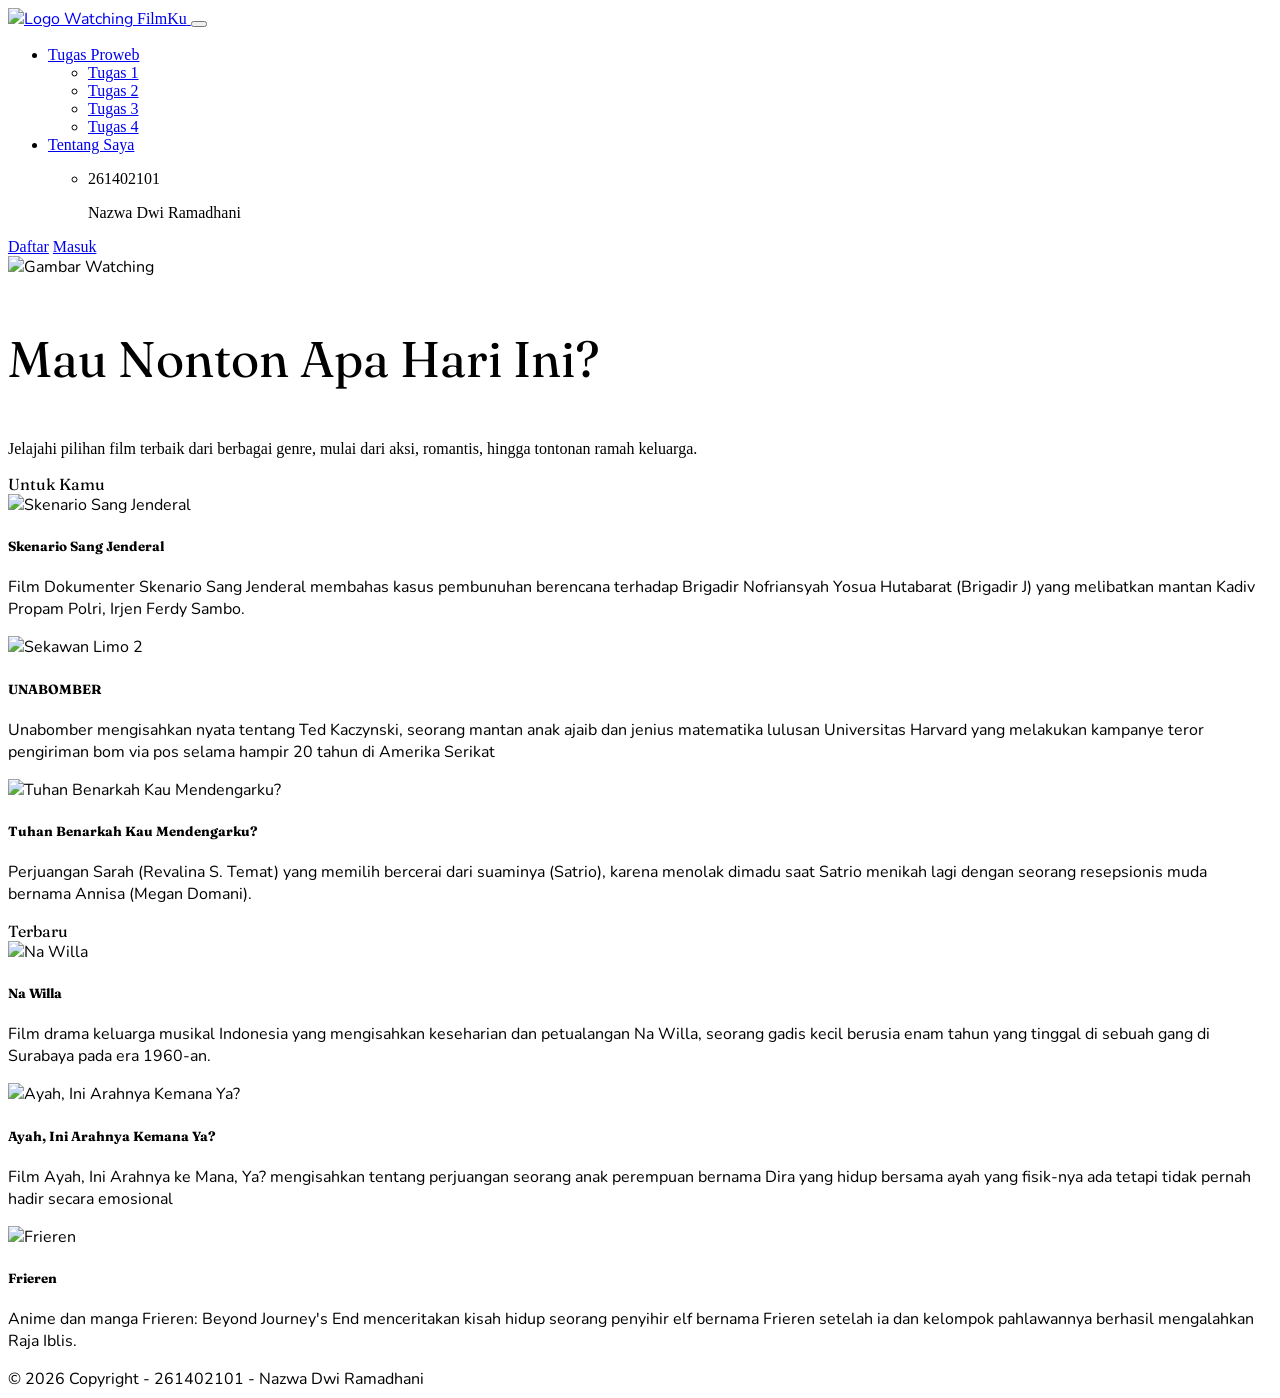
==== index.html @ fe299cf3 "Update index.html" ====
<!DOCTYPE html>
<html lang="en">

<head>
    <meta charset="UTF-8">
    <meta name="viewport" content="width=device-width, initial-scale=1.0">
    <title>Tugas 4 - 261402101 | FilmKu</title>
    <link rel="stylesheet" href="/css/bootstrap.css">
    <style>
        @import url('https://fonts.googleapis.com/css2?family=Google+Sans:ital,opsz,wght@0,17..18,400..700;1,17..18,400..700&family=Nunito:ital,wght@0,200..1000;1,200..1000&display=swap');
        @import url('https://fonts.googleapis.com/css2?family=Fraunces:ital,opsz,wght@0,9..144,100..900;1,9..144,100..900&display=swap');

        body {
            font-family: Nunito;
        }

        .brand-name {
            font-family: Google Sans;
        }

        .judul {
            font-family: Fraunces;
            font-size: 50px;
        }

        .judul-card {
            font-family: Fraunces;
        }
    </style>
</head>

<body>
    <!-- navbar -->
    <div class="container">
        <nav class="navbar navbar-expand-lg bg-white fixed-top">
            <div class="container-fluid">
                <!-- Logo dan Nama Brand -->
                <a class="navbar-brand p-0 ms-2 d-flex align-items-center" href="#">
                    <img src="/multimedia/logo-watching.png" alt="Logo Watching" height="40" class="p-0">
                    <span class="h2 p-0 m-0 brand-name d-none d-md-block">FilmKu</span>
                </a>
                <!-- button toogle collapse -->
                <button class="navbar-toggler" type="button" data-bs-toggle="collapse"
                    data-bs-target="#navbarSupportedContent" aria-controls="navbarSupportedContent"
                    aria-expanded="false" aria-label="Toggle navigation">
                    <span class="navbar-toggler-icon"></span>
                </button>
                <!-- sub sub nav -->
                <div class="collapse navbar-collapse brand-name" id="navbarSupportedContent">
                    <ul class="navbar-nav ms-auto mb-2 mb-lg-0">
                        <!-- tugas proweb -->
                        <li class="nav-item dropdown">
                            <a class="nav-link dropdown-toggle text-dark brand-name fw-medium" href="#" role="button"
                                data-bs-toggle="dropdown" aria-expanded="false">
                                Tugas Proweb
                            </a>
                            <ul class="dropdown-menu">
                                <li>
                                    <a class="dropdown-item"
                                        href="/tugas/tugas1_pertemuan2/Mie_Ayam_Review/beranda.html">Tugas 1</a>
                                </li>
                                <li>
                                    <a class="dropdown-item"
                                        href="/tugas/tugas2_pertemuan4/tugas2.html">Tugas
                                        2</a>
                                </li>
                                <li>
                                    <a class="dropdown-item"
                                        href="/tugas/tugas3_pertemuan5/tugas3.html">Tugas
                                        3</a>
                                </li>
                                <li>
                                    <a class="dropdown-item"
                                        href="/tugas/tugas4_pertemuan6/index.html">Tugas
                                        4</a>
                                </li>
                            </ul>
                        </li>
                        <!-- dropdown identitas -->
                        <li class="nav-item dropdown me-3">
                            <a class="nav-link dropdown-toggle text-dark brand-name fw-medium" href="#" role="button"
                                data-bs-toggle="dropdown" aria-expanded="false">
                                Tentang Saya
                            </a>
                            <ul class="dropdown-menu">
                                <li>
                                    <p class="text-center m-0">261402101</p>
                                    <p class="text-center m-0">Nazwa Dwi Ramadhani</p>
                                </li>
                            </ul>
                        </li>
                    </ul>
                    <div class="d-flex justify-content-between">
                        <a href="#" class="btn btn-outline-success rounded-3">Daftar</a>
                        <a href="#" class="btn btn-primary rounded-3 ms-2">Masuk</a>
                    </div>
                </div>
            </div>
        </nav>
    </div>

    <!-- full content -->
    <section>
        <div class="container mt-4 mb-5 pt-4">
            <div class="row align-items-center my-4">
                <div class="col-8 d-none d-md-block d-lg-block d-xl-block">
                    <img src="/multimedia/img-watching.jpg" alt="Gambar Watching" class="img-fluid">
                </div>
                <div class="col-4">
                    <p class="judul fw-medium">Mau Nonton Apa Hari Ini?</p>
                    <p class="brand-name mt-3 mb-4">
                        Jelajahi pilihan film terbaik dari berbagai genre, mulai dari aksi, romantis, hingga tontonan
                        ramah
                        keluarga.
                    </p>
                </div>
            </div>

            <div class="row mt-5 mb-3 fs-1 bg-body-tertiary judul-card">
                <span class="ms-1">Untuk Kamu</span>
            </div>

            <div class="row row-cols-1 row-cols-md-3 g-4">
                <!-- Skenario Sang Jenderal -->
                <div class="col">
                    <div class="card">
                        <img src="https://occ-0-6707-64.1.nflxso.net/dnm/api/v6/0Qzqdxw-HG1AiOKLWWPsFOUDA2E/AAAABQoUqgg1dzVgeNxetCUqxVsIQkv7aOaO1j5iRJ8LcCvE2uLv9OlRaquJjVKY_HsMp-Fn3NPVAom3ar3jjc_6MnaW4jZ-eslCbbKC_Faux_B-oTokSRl8ka2IQZRul9dqA59VyhS3llFm7FBYCA.jpg?r=a24"
                            class="card-img-top" alt="Skenario Sang Jenderal">
                        <div class="card-body">
                            <h5 class="card-title judul-card fw-medium">Skenario Sang Jenderal</h5>
                            <p class="card-text">Film Dokumenter Skenario Sang Jenderal membahas kasus pembunuhan
                                berencana terhadap
                                Brigadir Nofriansyah Yosua Hutabarat (Brigadir J) yang melibatkan mantan Kadiv
                                Propam
                                Polri, Irjen Ferdy Sambo.</p>
                        </div>
                    </div>
                </div>

                <!-- UNABOMBER -->
                <div class="col">
                    <div class="card">
                        <img src="https://occ-0-6707-64.1.nflxso.net/dnm/api/v6/0Qzqdxw-HG1AiOKLWWPsFOUDA2E/AAAABQ-HIJi-MesSuGeQoIkxunjHR8JI_BMfclEebMksANjvExo5WVKxnttfIWtGV1Dx-SK4yRkriLkZtciIOhdOhmiCbqBT9JRsqg6RK6I5blZjqgjflq-hmmcm0pkZjMLnpyVF23j55tQtS24s.jpg?r=00e"
                            class="card-img-top" alt="Sekawan Limo 2">
                        <div class="card-body">
                            <h5 class="card-title judul-card fw-medium">UNABOMBER</h5>
                            <p class="card-text">Unabomber mengisahkan nyata tentang Ted Kaczynski, seorang mantan anak ajaib dan
                                jenius matematika lulusan Universitas Harvard yang melakukan kampanye teror pengiriman bom
                                via pos selama hampir 20 tahun di Amerika Serikat</p>
                        </div>
                    </div>
                </div>

                <!-- Tuhan, Benarkah Kau Mendengarku? -->
                <div class="col">
                    <div class="card">
                        <img src="https://occ-0-6707-64.1.nflxso.net/dnm/api/v6/0Qzqdxw-HG1AiOKLWWPsFOUDA2E/AAAABZsEVPOAthgSVb9Y2A3K58LkF4eYVRE2Vaykfw6deDB_ygvpcuydU-_k5us5lBg2vOkB3_p_6TM2Eu4O-f6zA1ICxXwOYtf2wRvXCLyDFGm9ZIb_USfKWVkb5FaxH4kWclBtEY8T1B4BrrEySw.webp?r=e54"
                            class="card-img-top" alt="Tuhan Benarkah Kau Mendengarku?">
                        <div class="card-body">
                            <h5 class="card-title judul-card fw-medium">Tuhan Benarkah Kau Mendengarku?</h5>
                            <p class="card-text">Perjuangan Sarah (Revalina S. Temat) yang memilih bercerai dari
                                suaminya (Satrio), karena menolak dimadu saat Satrio menikah lagi
                                dengan seorang resepsionis muda bernama Annisa (Megan Domani).</p>
                        </div>
                    </div>
                </div>
            </div>

            <div class="row mt-5 mb-3 fs-1 bg-body-tertiary judul-card">
                <span class="ms-1">Terbaru</span>
            </div>

            <div class="row row-cols-1 row-cols-md-3 g-4">
                <!-- Na Willa -->
                <div class="col">
                    <div class="card">
                        <img src="https://occ-0-6707-64.1.nflxso.net/dnm/api/v6/0Qzqdxw-HG1AiOKLWWPsFOUDA2E/AAAABXhnjtq87DdVz7V5QgQ2XFoUkCWcugQsGAP2UgdbUIwf3OzZy7ZvPEHs_QwhFtk79grOuoYP4wN5exAPD7eUaUW2D5R6w-ayKAwS.webp?r=506"
                            class="card-img-top" alt="Na Willa">
                        <div class="card-body">
                            <h5 class="card-title judul-card fw-medium">Na Willa</h5>
                            <p class="card-text">Film drama keluarga musikal Indonesia yang
                                mengisahkan keseharian dan petualangan Na Willa, seorang gadis kecil berusia
                                enam tahun yang tinggal di sebuah gang di Surabaya pada era 1960-an.</p>
                        </div>
                    </div>
                </div>

                <!-- Ayah, Ini Arahnya Kemana Ya? -->
                <div class="col">
                    <div class="card">
                        <img src="https://occ-0-6707-64.1.nflxso.net/dnm/api/v6/0Qzqdxw-HG1AiOKLWWPsFOUDA2E/AAAABR6xH0p9DCvMs0S1UsRl9avovCo2UUYaMcjXMaUpcMEQueDFI6dn3XEStHsprmFzqdERMGjPTHS0ef4YTY2x0poUg4rwIyMb-tlM.webp?r=c03"
                            class="card-img-top" alt="Ayah, Ini Arahnya Kemana Ya?">
                        <div class="card-body">
                            <h5 class="card-title judul-card fw-medium">Ayah, Ini Arahnya Kemana Ya?</h5>
                            <p class="card-text">Film Ayah, Ini Arahnya ke Mana, Ya? mengisahkan tentang perjuangan
                                seorang anak perempuan bernama Dira yang hidup bersama ayah yang fisik-nya ada
                                tetapi tidak pernah hadir secara emosional</p>
                        </div>
                    </div>
                </div>

                <!-- Frieren -->
                <div class="col">
                    <div class="card">
                        <img src="https://occ-0-6707-64.1.nflxso.net/dnm/api/v6/0Qzqdxw-HG1AiOKLWWPsFOUDA2E/AAAABWqWwQT4OyGBnLLv17cMKtgDG2jce7qzYQT7b_Pn0HaLJETP_o8IcLA_3MR9xGqYyb4H0XnjCF2LNZwRrGEyUtM4ORQsNG-e_Ko.webp?r=ad2"
                            class="card-img-top" alt="Frieren">
                        <div class="card-body">
                            <h5 class="card-title judul-card fw-medium">Frieren</h5>
                            <p class="card-text">Anime dan manga Frieren: Beyond Journey's End menceritakan kisah
                                hidup seorang penyihir elf bernama Frieren setelah ia dan kelompok pahlawannya
                                berhasil mengalahkan Raja Iblis.</p>
                        </div>
                    </div>
                </div>
            </div>
        </div>
    </section>

    <footer class="bg-body-tertiary text-center text-lg-start">
        <div class="text-center p-3">
            &copy 2026 Copyright - 261402101 - Nazwa Dwi Ramadhani
        </div>
    </footer>

    <script src="/js/bootstrap.bundle.js"></script>
</body>

</html>
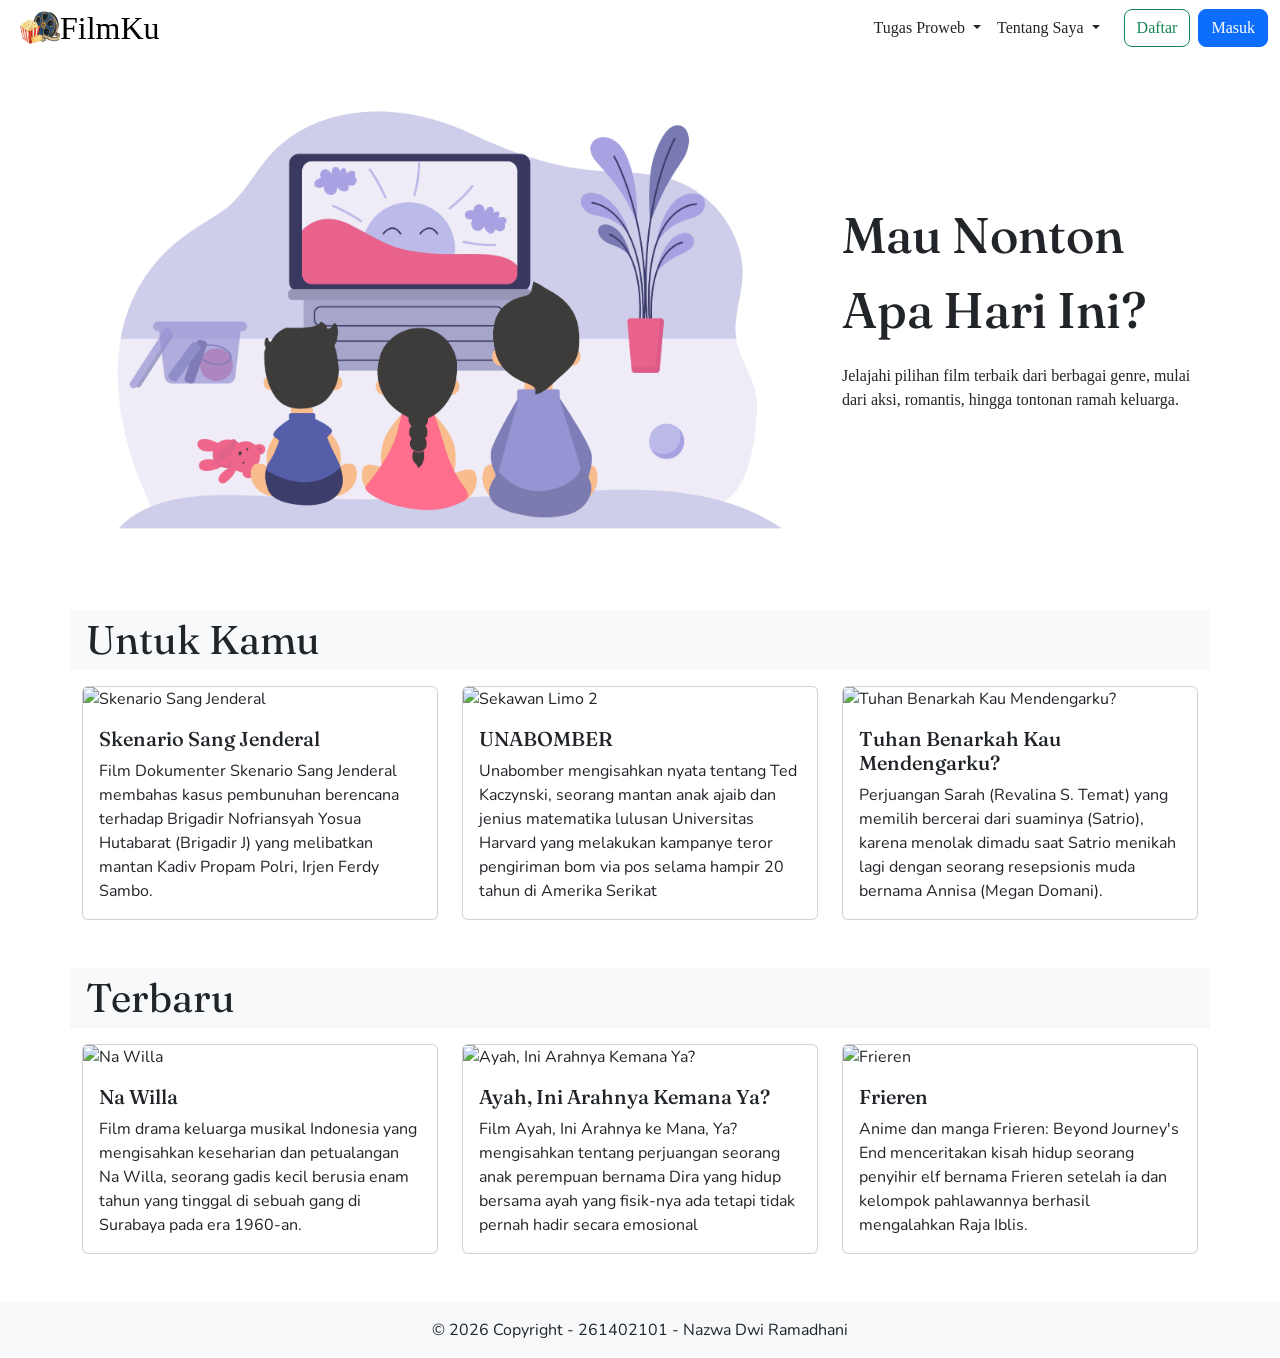
==== commit 2c200207: "Update index.html" ====
--- a/index.html
+++ b/index.html
@@ -5,7 +5,7 @@
     <meta charset="UTF-8">
     <meta name="viewport" content="width=device-width, initial-scale=1.0">
     <title>Tugas 4 - 261402101 | FilmKu</title>
-    <link rel="stylesheet" href="/css/bootstrap.css">
+    <link rel="stylesheet" href="bootstrap.css">
     <style>
         @import url('https://fonts.googleapis.com/css2?family=Google+Sans:ital,opsz,wght@0,17..18,400..700;1,17..18,400..700&family=Nunito:ital,wght@0,200..1000;1,200..1000&display=swap');
         @import url('https://fonts.googleapis.com/css2?family=Fraunces:ital,opsz,wght@0,9..144,100..900;1,9..144,100..900&display=swap');
@@ -222,7 +222,7 @@
         </div>
     </footer>
 
-    <script src="/js/bootstrap.bundle.js"></script>
+    <script src="bootstrap.bundle.js"></script>
 </body>
 
 </html>
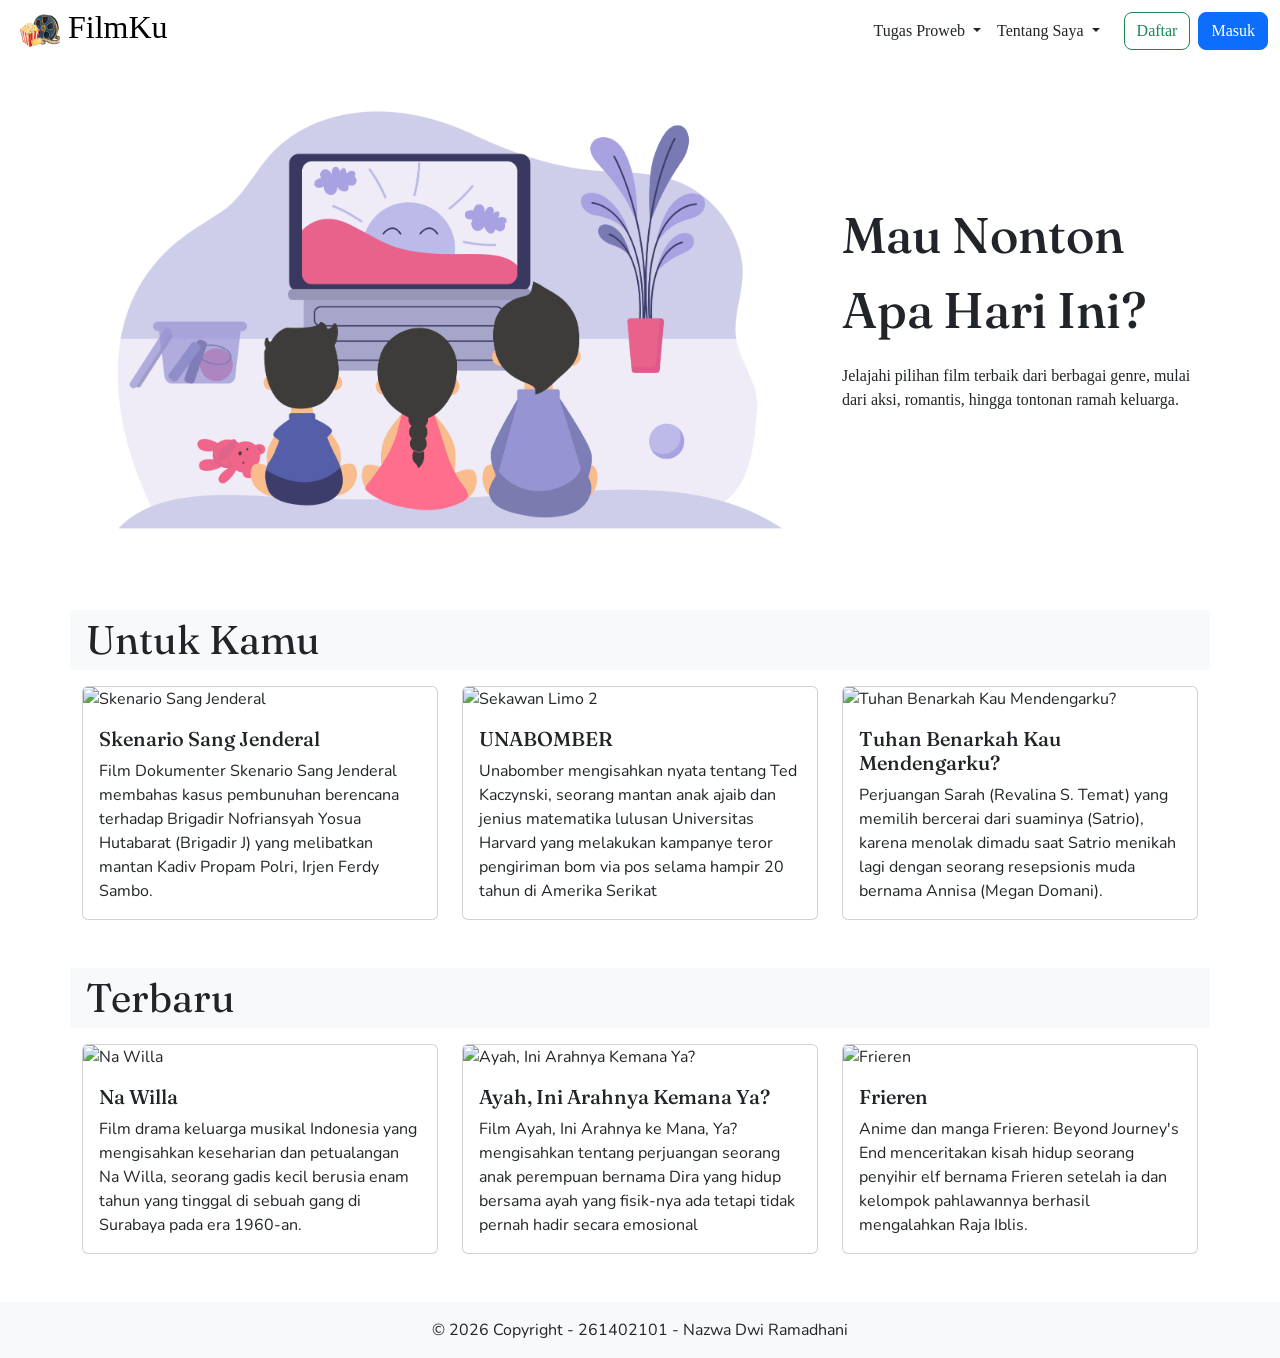
==== commit e48ac73f: "Update index.html" ====
--- a/index.html
+++ b/index.html
@@ -36,8 +36,8 @@
             <div class="container-fluid">
                 <!-- Logo dan Nama Brand -->
                 <a class="navbar-brand p-0 ms-2 d-flex align-items-center" href="#">
-                    <img src="/multimedia/logo-watching.png" alt="Logo Watching" height="40" class="p-0">
-                    <span class="h2 p-0 m-0 brand-name d-none d-md-block">FilmKu</span>
+                    <img src="multimedia/logo-watching.png" alt="Logo Watching" height="40" class="p-0">
+                    <span class="h2 p-0 ms-2 brand-name d-none d-md-block">FilmKu</span>
                 </a>
                 <!-- button toogle collapse -->
                 <button class="navbar-toggler" type="button" data-bs-toggle="collapse"
@@ -104,9 +104,9 @@
         <div class="container mt-4 mb-5 pt-4">
             <div class="row align-items-center my-4">
                 <div class="col-8 d-none d-md-block d-lg-block d-xl-block">
-                    <img src="/multimedia/img-watching.jpg" alt="Gambar Watching" class="img-fluid">
-                </div>
-                <div class="col-4">
+                    <img src="multimedia/img-watching.jpg" alt="Gambar Watching" class="img-fluid">
+                </div>
+                <div class="col">
                     <p class="judul fw-medium">Mau Nonton Apa Hari Ini?</p>
                     <p class="brand-name mt-3 mb-4">
                         Jelajahi pilihan film terbaik dari berbagai genre, mulai dari aksi, romantis, hingga tontonan
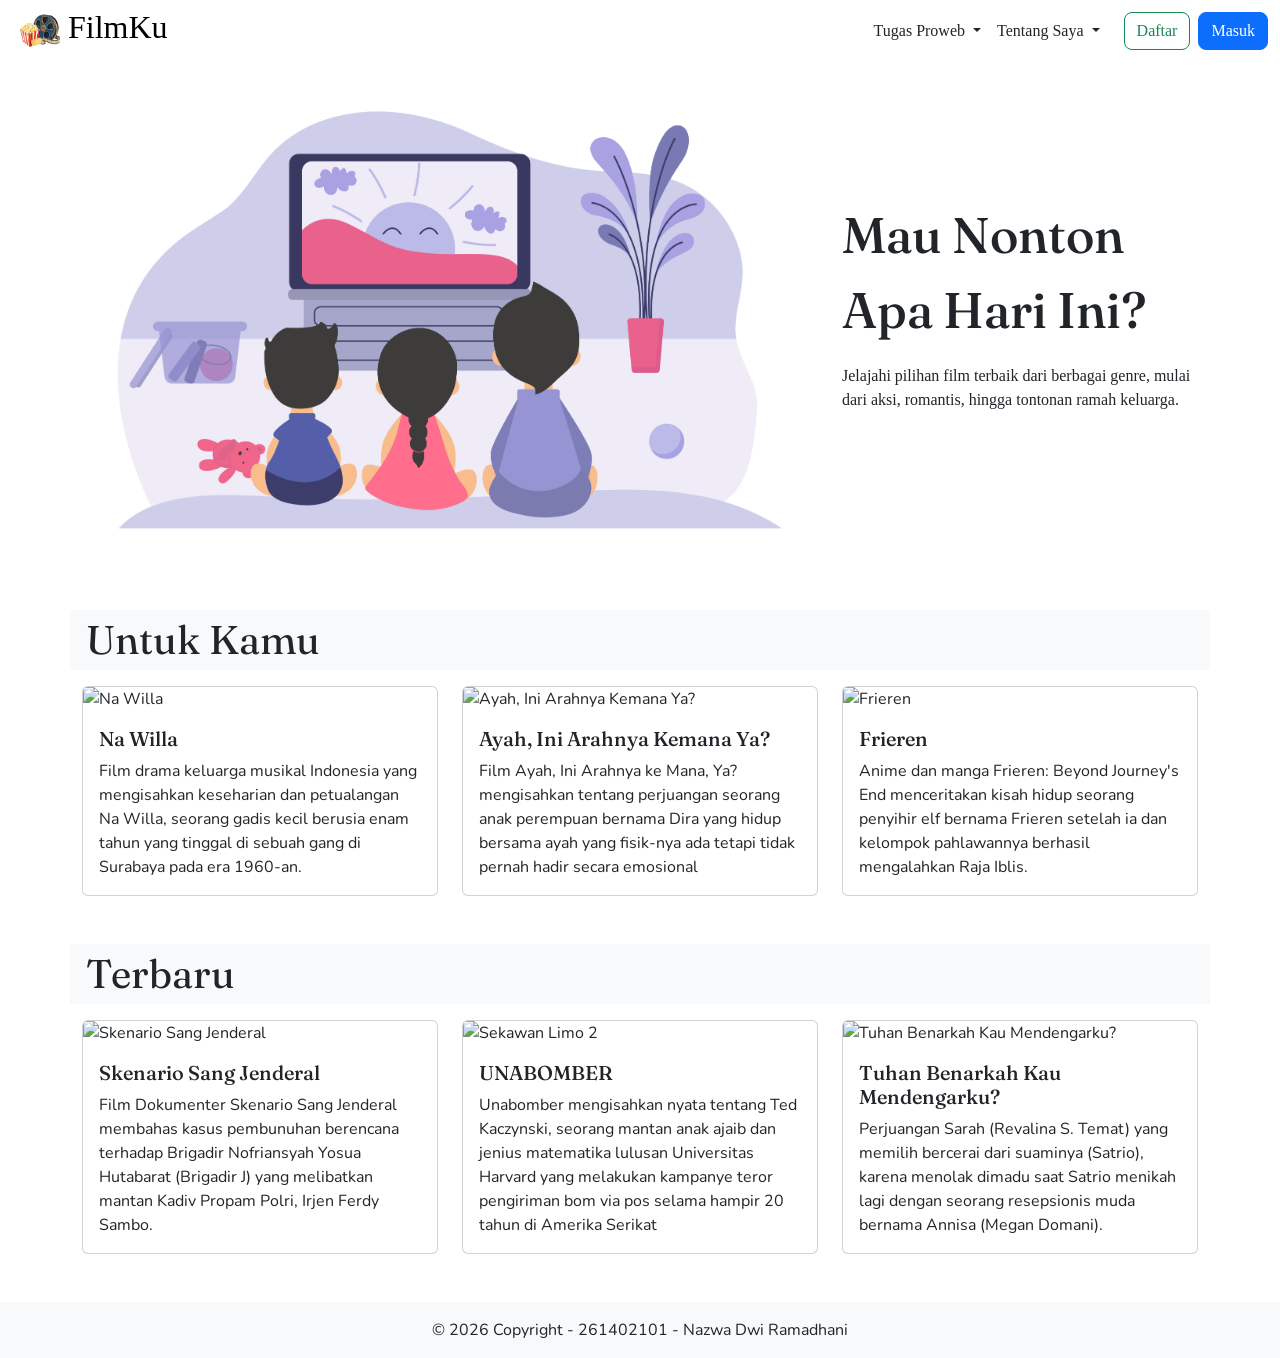
==== commit 59a44431: "Update index.html" ====
--- a/index.html
+++ b/index.html
@@ -37,7 +37,7 @@
                 <!-- Logo dan Nama Brand -->
                 <a class="navbar-brand p-0 ms-2 d-flex align-items-center" href="#">
                     <img src="multimedia/logo-watching.png" alt="Logo Watching" height="40" class="p-0">
-                    <span class="h2 p-0 ms-2 brand-name d-none d-md-block">FilmKu</span>
+                    <span class="h2 p-0 ms-2 brand-name d-none d-sm-block d-md-block">FilmKu</span>
                 </a>
                 <!-- button toogle collapse -->
                 <button class="navbar-toggler" type="button" data-bs-toggle="collapse"
@@ -90,7 +90,7 @@
                             </ul>
                         </li>
                     </ul>
-                    <div class="d-flex justify-content-between">
+                    <div class="d-flex">
                         <a href="#" class="btn btn-outline-success rounded-3">Daftar</a>
                         <a href="#" class="btn btn-primary rounded-3 ms-2">Masuk</a>
                     </div>
@@ -121,6 +121,54 @@
             </div>
 
             <div class="row row-cols-1 row-cols-md-3 g-4">
+                <!-- Na Willa -->
+                <div class="col">
+                    <div class="card">
+                        <img src="https://occ-0-6707-64.1.nflxso.net/dnm/api/v6/0Qzqdxw-HG1AiOKLWWPsFOUDA2E/AAAABXhnjtq87DdVz7V5QgQ2XFoUkCWcugQsGAP2UgdbUIwf3OzZy7ZvPEHs_QwhFtk79grOuoYP4wN5exAPD7eUaUW2D5R6w-ayKAwS.webp?r=506"
+                            class="card-img-top" alt="Na Willa">
+                        <div class="card-body">
+                            <h5 class="card-title judul-card fw-medium">Na Willa</h5>
+                            <p class="card-text">Film drama keluarga musikal Indonesia yang
+                                mengisahkan keseharian dan petualangan Na Willa, seorang gadis kecil berusia
+                                enam tahun yang tinggal di sebuah gang di Surabaya pada era 1960-an.</p>
+                        </div>
+                    </div>
+                </div>
+
+                <!-- Ayah, Ini Arahnya Kemana Ya? -->
+                <div class="col">
+                    <div class="card">
+                        <img src="https://occ-0-6707-64.1.nflxso.net/dnm/api/v6/0Qzqdxw-HG1AiOKLWWPsFOUDA2E/AAAABR6xH0p9DCvMs0S1UsRl9avovCo2UUYaMcjXMaUpcMEQueDFI6dn3XEStHsprmFzqdERMGjPTHS0ef4YTY2x0poUg4rwIyMb-tlM.webp?r=c03"
+                            class="card-img-top" alt="Ayah, Ini Arahnya Kemana Ya?">
+                        <div class="card-body">
+                            <h5 class="card-title judul-card fw-medium">Ayah, Ini Arahnya Kemana Ya?</h5>
+                            <p class="card-text">Film Ayah, Ini Arahnya ke Mana, Ya? mengisahkan tentang perjuangan
+                                seorang anak perempuan bernama Dira yang hidup bersama ayah yang fisik-nya ada
+                                tetapi tidak pernah hadir secara emosional</p>
+                        </div>
+                    </div>
+                </div>
+
+                <!-- Frieren -->
+                <div class="col">
+                    <div class="card">
+                        <img src="https://occ-0-6707-64.1.nflxso.net/dnm/api/v6/0Qzqdxw-HG1AiOKLWWPsFOUDA2E/AAAABWqWwQT4OyGBnLLv17cMKtgDG2jce7qzYQT7b_Pn0HaLJETP_o8IcLA_3MR9xGqYyb4H0XnjCF2LNZwRrGEyUtM4ORQsNG-e_Ko.webp?r=ad2"
+                            class="card-img-top" alt="Frieren">
+                        <div class="card-body">
+                            <h5 class="card-title judul-card fw-medium">Frieren</h5>
+                            <p class="card-text">Anime dan manga Frieren: Beyond Journey's End menceritakan kisah
+                                hidup seorang penyihir elf bernama Frieren setelah ia dan kelompok pahlawannya
+                                berhasil mengalahkan Raja Iblis.</p>
+                        </div>
+                    </div>
+                </div>
+            </div>
+
+            <div class="row mt-5 mb-3 fs-1 bg-body-tertiary judul-card">
+                <span class="ms-1">Terbaru</span>
+            </div>
+
+            <div class="row row-cols-1 row-cols-md-3 g-4">
                 <!-- Skenario Sang Jenderal -->
                 <div class="col">
                     <div class="card">
@@ -165,54 +213,6 @@
                     </div>
                 </div>
             </div>
-
-            <div class="row mt-5 mb-3 fs-1 bg-body-tertiary judul-card">
-                <span class="ms-1">Terbaru</span>
-            </div>
-
-            <div class="row row-cols-1 row-cols-md-3 g-4">
-                <!-- Na Willa -->
-                <div class="col">
-                    <div class="card">
-                        <img src="https://occ-0-6707-64.1.nflxso.net/dnm/api/v6/0Qzqdxw-HG1AiOKLWWPsFOUDA2E/AAAABXhnjtq87DdVz7V5QgQ2XFoUkCWcugQsGAP2UgdbUIwf3OzZy7ZvPEHs_QwhFtk79grOuoYP4wN5exAPD7eUaUW2D5R6w-ayKAwS.webp?r=506"
-                            class="card-img-top" alt="Na Willa">
-                        <div class="card-body">
-                            <h5 class="card-title judul-card fw-medium">Na Willa</h5>
-                            <p class="card-text">Film drama keluarga musikal Indonesia yang
-                                mengisahkan keseharian dan petualangan Na Willa, seorang gadis kecil berusia
-                                enam tahun yang tinggal di sebuah gang di Surabaya pada era 1960-an.</p>
-                        </div>
-                    </div>
-                </div>
-
-                <!-- Ayah, Ini Arahnya Kemana Ya? -->
-                <div class="col">
-                    <div class="card">
-                        <img src="https://occ-0-6707-64.1.nflxso.net/dnm/api/v6/0Qzqdxw-HG1AiOKLWWPsFOUDA2E/AAAABR6xH0p9DCvMs0S1UsRl9avovCo2UUYaMcjXMaUpcMEQueDFI6dn3XEStHsprmFzqdERMGjPTHS0ef4YTY2x0poUg4rwIyMb-tlM.webp?r=c03"
-                            class="card-img-top" alt="Ayah, Ini Arahnya Kemana Ya?">
-                        <div class="card-body">
-                            <h5 class="card-title judul-card fw-medium">Ayah, Ini Arahnya Kemana Ya?</h5>
-                            <p class="card-text">Film Ayah, Ini Arahnya ke Mana, Ya? mengisahkan tentang perjuangan
-                                seorang anak perempuan bernama Dira yang hidup bersama ayah yang fisik-nya ada
-                                tetapi tidak pernah hadir secara emosional</p>
-                        </div>
-                    </div>
-                </div>
-
-                <!-- Frieren -->
-                <div class="col">
-                    <div class="card">
-                        <img src="https://occ-0-6707-64.1.nflxso.net/dnm/api/v6/0Qzqdxw-HG1AiOKLWWPsFOUDA2E/AAAABWqWwQT4OyGBnLLv17cMKtgDG2jce7qzYQT7b_Pn0HaLJETP_o8IcLA_3MR9xGqYyb4H0XnjCF2LNZwRrGEyUtM4ORQsNG-e_Ko.webp?r=ad2"
-                            class="card-img-top" alt="Frieren">
-                        <div class="card-body">
-                            <h5 class="card-title judul-card fw-medium">Frieren</h5>
-                            <p class="card-text">Anime dan manga Frieren: Beyond Journey's End menceritakan kisah
-                                hidup seorang penyihir elf bernama Frieren setelah ia dan kelompok pahlawannya
-                                berhasil mengalahkan Raja Iblis.</p>
-                        </div>
-                    </div>
-                </div>
-            </div>
         </div>
     </section>
 
